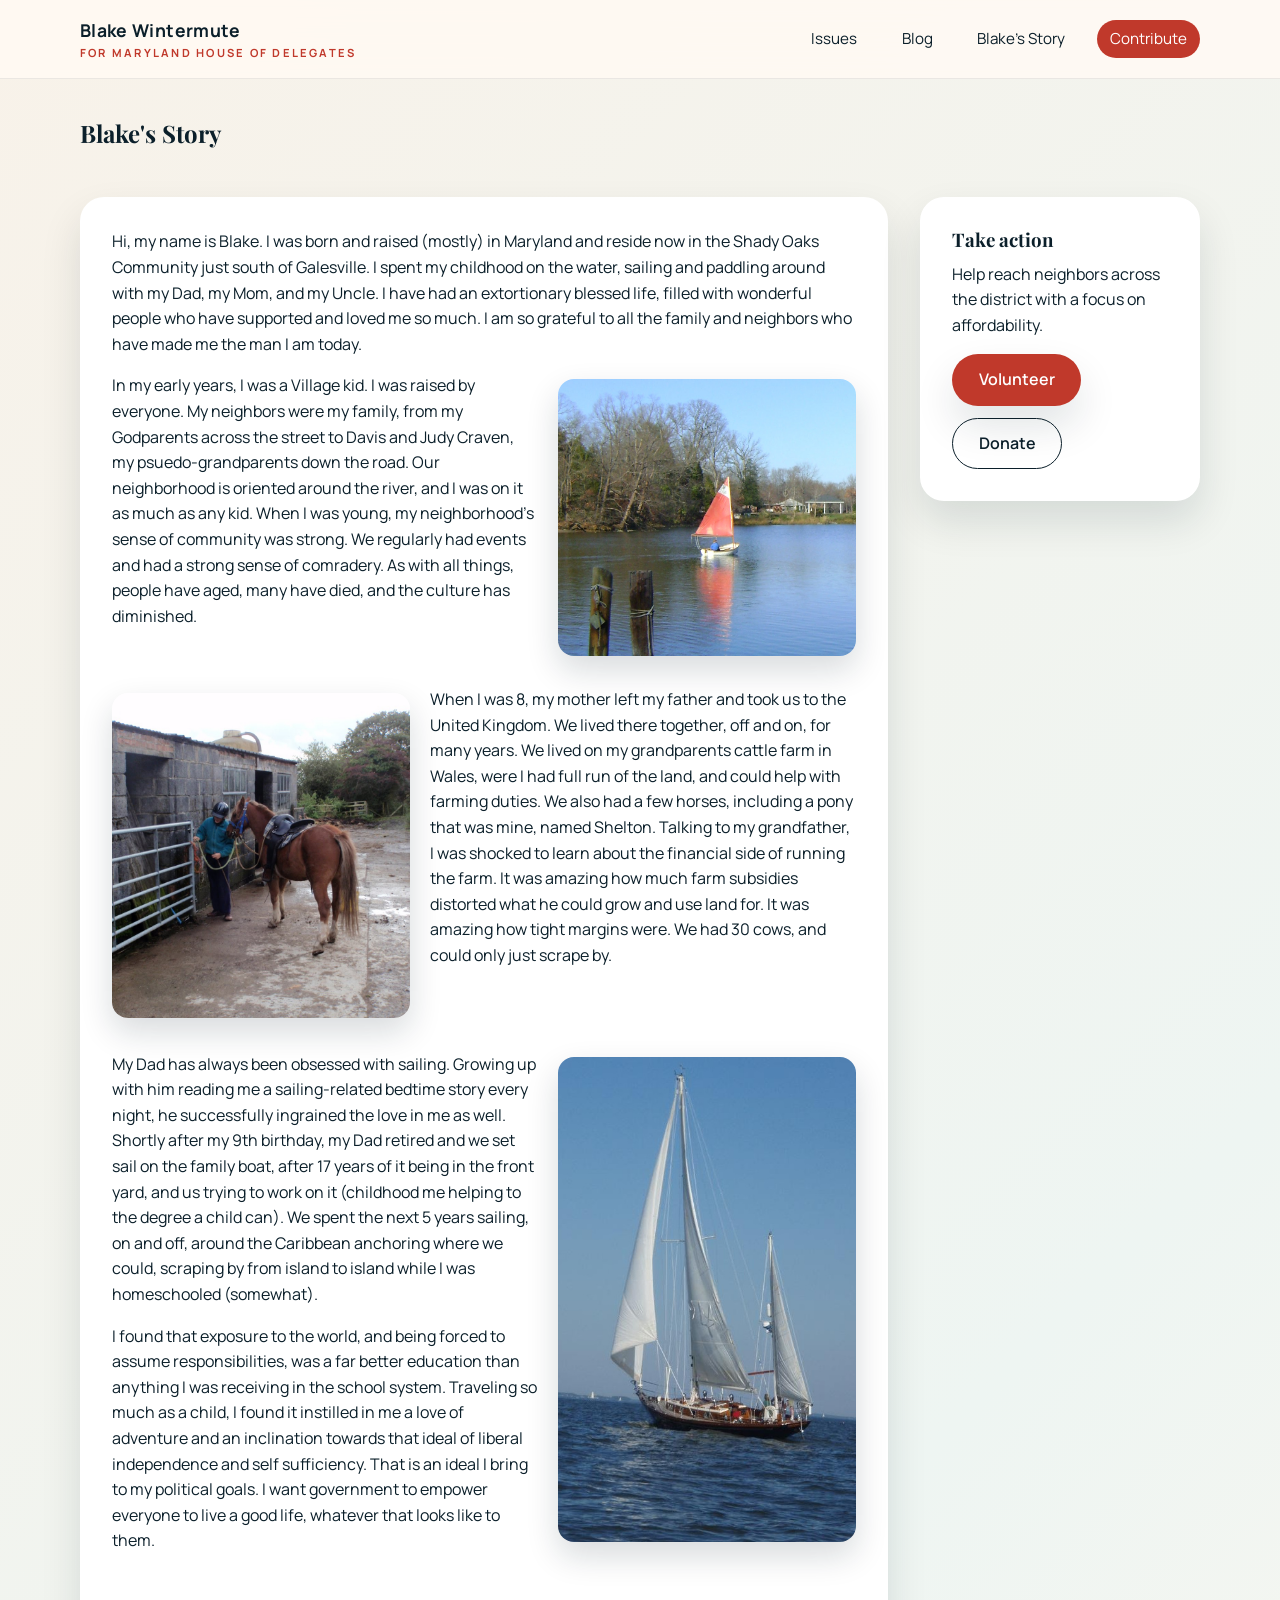
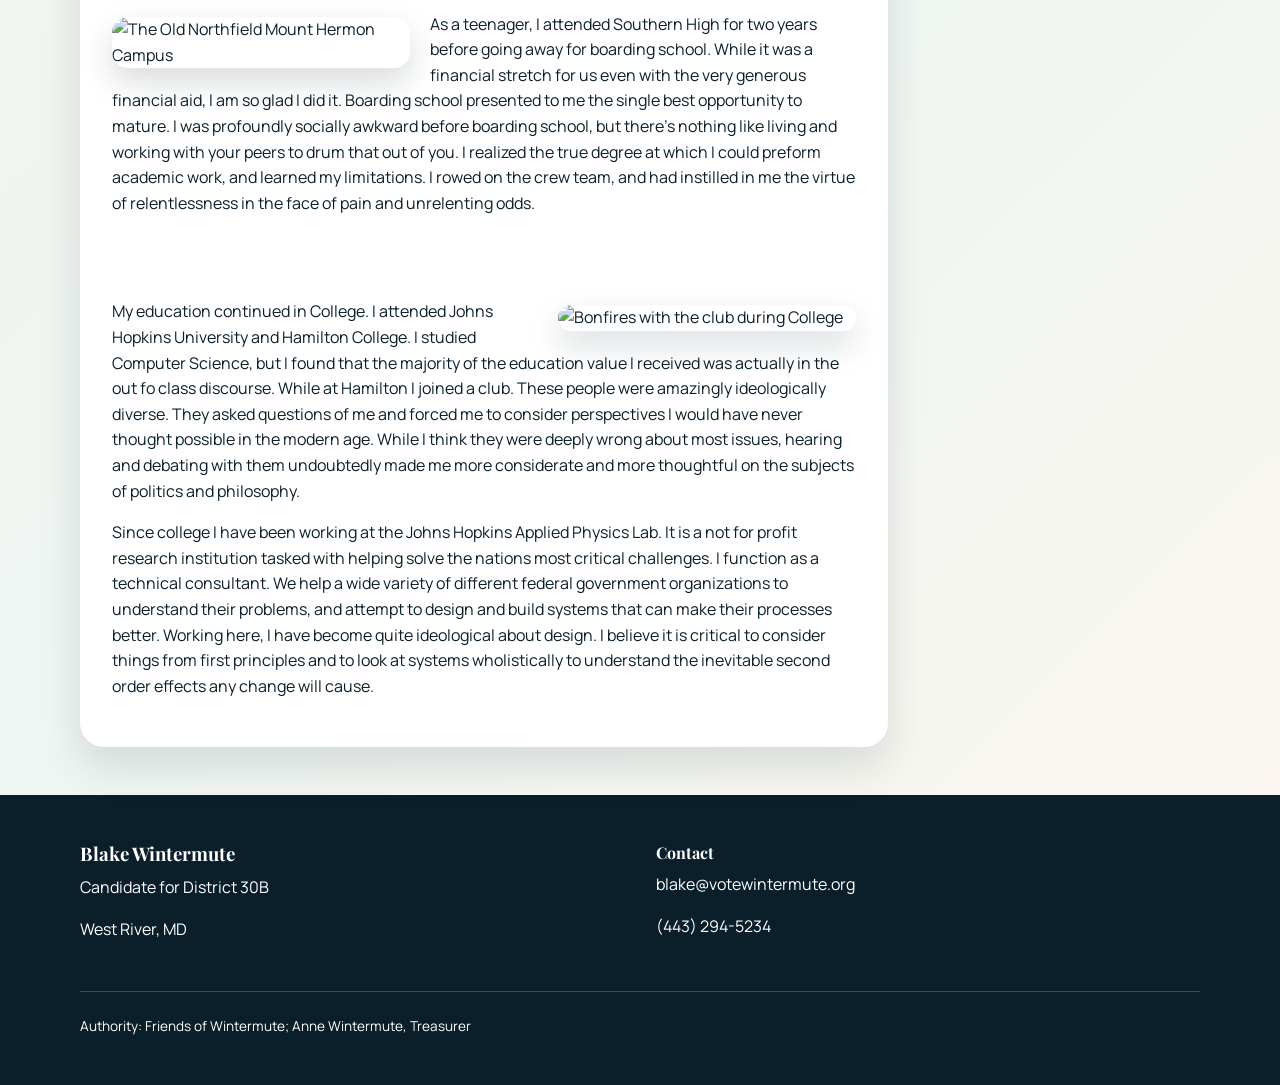
==== blakes-story/index.html @ 422cad60 "Actual Website Up" ====
<!doctype html>
<html lang="en">
<head>
  <meta charset="utf-8">
<meta name="viewport" content="width=device-width, initial-scale=1">
<title>Blake&#39;s Story | Blake Wintermute for Maryland House of Delegates District 30B</title>
<meta name="description" content="Actual Solutions to Our Greatest Problems">
<meta name="htmx-config" content='{"selfRequestsOnly":false}'>
<link rel="icon" href="/favicon.ico" sizes="any">
<link rel="shortcut icon" href="/favicon.ico">
<link rel="preconnect" href="https://fonts.googleapis.com">
<link rel="preconnect" href="https://fonts.gstatic.com" crossorigin>
<link href="https://fonts.googleapis.com/css2?family=Lora:wght@400;500;700&family=Manrope:wght@300;500;700&family=Playfair+Display:wght@500;700&display=swap" rel="stylesheet">
<link rel="stylesheet" href="/css/site.css">
<script src="https://unpkg.com/htmx.org@2.0.7"></script>

</head>
<body>
  <a class="skip-link" href="#main">Skip to content</a>
  <div class="page">
    <header class="site-header">
  <div class="container header-inner">
    <a class="brand" href="/">
      <span class="brand-name">Blake Wintermute</span>
      <span class="brand-subtitle">For Maryland House of Delegates</span>
    </a>
    <nav class="main-nav" aria-label="Primary">
      
        <a class="nav-link " href="/issues/">Issues</a>
      
        <a class="nav-link " href="/blog/">Blog</a>
      
        <a class="nav-link " href="/blakes-story/">Blake&#39;s Story</a>
      
        <a class="nav-link is-cta" href="/contribute/">Contribute</a>
      
    </nav>
  </div>
</header>

    <main id="main">
      
<section class="page-hero">
  <div class="container">
    <h1>Blake&#39;s Story</h1>
    
  </div>
</section>
<section class="page-body">
  <div class="container content-grid">
    <article class="content-card">
      <p>Hi, my name is Blake. I was born and raised (mostly) in Maryland and reside now in the Shady Oaks Community just south of Galesville. I spent my childhood on the water, sailing and paddling around with my Dad, my Mom, and my Uncle. I have had an extortionary blessed life, filled with wonderful people who have supported and loved me so much. I am so grateful to all the family and neighbors who have made me the man I am today.</p>
<figure class="story-inline-photo right">
  <img src="/blakes-story/blake_sailing.jpg" alt="Blake Sailing on the West River" loading="lazy" decoding="async">
</figure>
<p>In my early years, I was a Village kid. I was raised by everyone. My neighbors were my family, from my Godparents across the street to Davis and Judy Craven, my psuedo-grandparents down the road. Our neighborhood is oriented around the river, and I was on it as much as any kid. When I was young, my neighborhood&rsquo;s sense of community was strong. We regularly had events and had a strong sense of comradery. As with all things, people have aged, many have died, and the culture has diminished.</p>
<br>
<p><figure class="story-inline-photo left">
  <img src="/blakes-story/blake_and_shelton.jpg" alt="Blake and Shelton" loading="lazy" decoding="async">
</figure>
When I was 8, my mother left my father and took us to the United Kingdom. We lived there together, off and on, for many years. We lived on my grandparents cattle farm in Wales, were I had full run of the land, and could help with farming duties. We also had a few horses, including a pony that was mine, named Shelton. Talking to my grandfather, I was shocked to learn about the financial side of running the farm. It was amazing how much farm subsidies distorted what he could grow and use land for. It was amazing how tight margins were. We had 30 cows, and could only just scrape by.</p>
<p><br><br></p>
<p><figure class="story-inline-photo right">
  <img src="/blakes-story/raven_cropped.jpg" alt="Raven, My dad&#39;s sailboat" loading="lazy" decoding="async">
</figure>
My Dad has always been obsessed with sailing. Growing up with him reading me a sailing-related bedtime story every night, he successfully ingrained the love in me as well. Shortly after my 9th birthday, my Dad retired and we set sail on the family boat, after 17 years of it being in the front yard, and us trying to work on it (childhood me helping to the degree a child can). We spent the next 5 years sailing, on and off, around the Caribbean anchoring where we could, scraping by from island to island while I was homeschooled (somewhat).</p>
<p>I found that exposure to the world, and being forced to assume responsibilities, was a far better education than anything I was receiving in the school system. Traveling so much as a child, I found it instilled in me a love of adventure and an inclination towards that ideal of liberal independence and self sufficiency. That is an ideal I bring to my political goals. I want government to empower everyone to live a good life, whatever that looks like to them.</p>
<br>
<p><figure class="story-inline-photo left">
  <img src="/blakes-story/nmh_campus.jpg" alt="The Old Northfield Mount Hermon Campus" loading="lazy" decoding="async">
</figure>
As a teenager, I attended Southern High for two years before going away for boarding school. While it was a financial stretch for us even with the very generous financial aid, I am so glad I did it. Boarding school presented to me the single best opportunity to mature. I was profoundly socially awkward before boarding school, but there&rsquo;s nothing like living and working with your peers to drum that out of you. I realized the true degree at which I could preform academic work, and learned my limitations. I rowed on the crew team, and had instilled in me the virtue of relentlessness in the face of pain and unrelenting odds.</p>
<p><br><br>
<figure class="story-inline-photo right">
  <img src="/blakes-story/bonfire.jpg" alt="Bonfires with the club during College" loading="lazy" decoding="async">
</figure></p>
<p>My education continued in College. I attended Johns Hopkins University and Hamilton College. I studied Computer Science, but I found that the majority of the education value I received was actually in the out fo class discourse. While at Hamilton I joined a club. These people were amazingly ideologically diverse. They asked questions of me and forced me to consider perspectives I would have never thought possible in the modern age. While I think they were deeply wrong about most issues, hearing and debating with them undoubtedly made me more considerate and more thoughtful on the subjects of politics and philosophy.</p>
<p>Since college I have been working at the Johns Hopkins Applied Physics Lab. It is a not for profit research institution tasked with helping solve the nations most critical challenges. I function as a technical consultant. We help a wide variety of different federal government organizations to understand their problems, and attempt to design and build systems that can make their processes better. Working here, I have become quite ideological about design. I believe it is critical to consider things from first principles and to look at systems wholistically to understand the inevitable second order effects any change will cause.</p>

    </article>
    <aside class="side-card">
      <h3>Take action</h3>
      <p>Help reach neighbors across the district with a focus on affordability.</p>
      <a class="button primary" href="mailto:blake@votewintermute.org">Volunteer</a>
      <a class="button ghost" href="https://secure.actblue.com/donate/wintermute">Donate</a>
    </aside>
  </div>
</section>

    </main>
    <footer class="site-footer">
  <div class="container footer-inner">
    <div>
      <h3>Blake Wintermute</h3>
      <p>Candidate for District 30B</p>
      <p>West River, MD</p>
    </div>
    <div>
      <h4>Contact</h4>
      <p><a href="mailto:blake@votewintermute.org">blake@votewintermute.org</a></p>
      <p><a href="tel:%28443%29%20294-5234">(443) 294-5234</a></p>
    </div>
    
  </div>
  <div class="container disclaimer">
    <p>Authority: Friends of Wintermute; Anne Wintermute, Treasurer </p>
  </div>
</footer>

  </div>
</body>
</html>
---- css/site.css ----
:root {
  --navy: #0b1f2a;
  --navy-ink: #132a35;
  --red: #c0392b;
  --sand: #f5efe6;
  --cream: #fffaf3;
  --teal: #0f6b6b;
  --gold: #f2c14e;
  --shadow: 0 20px 40px rgba(11, 31, 42, 0.12);
  --radius: 24px;
}

* {
  box-sizing: border-box;
}

body {
  margin: 0;
  font-family: 'Manrope', sans-serif;
  color: var(--navy);
  background: linear-gradient(135deg, #f8f2e9 0%, #eef5f2 60%, #fdf7ef 100%);
  line-height: 1.6;
}

img {
  max-width: 100%;
  display: block;
}

a {
  color: inherit;
  text-decoration: none;
}

h1, h2, h3, h4 {
  font-family: 'Playfair Display', serif;
  margin: 0 0 0.6rem 0;
  line-height: 1.2;
}

p {
  margin: 0 0 1rem 0;
}

ul {
  padding-left: 1.2rem;
}

.container {
  width: min(1120px, 90vw);
  margin: 0 auto;
}

.skip-link {
  position: absolute;
  left: -999px;
  top: 0;
  background: var(--navy);
  color: white;
  padding: 0.75rem 1.5rem;
  z-index: 10;
}

.skip-link:focus {
  left: 1rem;
}

.site-header {
  position: sticky;
  top: 0;
  backdrop-filter: blur(16px);
  background: rgba(255, 250, 243, 0.9);
  border-bottom: 1px solid rgba(11, 31, 42, 0.08);
  z-index: 5;
}

.header-inner {
  display: flex;
  align-items: center;
  justify-content: space-between;
  padding: 1rem 0;
  gap: 1rem;
}

.brand {
  display: grid;
  font-weight: 700;
}

.brand-name {
  font-size: 1.1rem;
  letter-spacing: 0.02em;
}

.brand-subtitle {
  text-transform: uppercase;
  font-size: 0.7rem;
  letter-spacing: 0.2em;
  color: var(--red);
}

.main-nav {
  display: flex;
  gap: 1.2rem;
  flex-wrap: wrap;
  justify-content: flex-end;
}

.nav-link {
  font-size: 0.95rem;
  padding: 0.4rem 0.8rem;
  border-radius: 999px;
}

.nav-link:hover {
  background: rgba(11, 31, 42, 0.08);
}

.nav-link.is-cta {
  background: var(--red);
  color: white;
}

.hero {
  padding: 3rem 0 2.5rem;
  position: relative;
}

.hero::after {
  content: '';
  position: absolute;
  inset: 10% 5% auto auto;
  width: 280px;
  height: 280px;
  background: radial-gradient(circle at 30% 30%, rgba(242, 193, 78, 0.6), transparent 70%);
  filter: blur(8px);
  z-index: 0;
}

.hero-grid {
  display: grid;
  grid-template-columns: repeat(auto-fit, minmax(280px, 1fr));
  gap: 3rem;
  align-items: center;
  position: relative;
  z-index: 1;
}

.hero-copy h1 {
  font-size: clamp(2.6rem, 5vw, 4.2rem);
}


.lead {
  font-size: 1.2rem;
}

.support {
  color: var(--navy-ink);
  max-width: 28rem;
}

.hero-actions {
  display: flex;
  gap: 1rem;
  flex-wrap: wrap;
  margin: 2rem 0 1.5rem;
}

.button {
  display: inline-flex;
  align-items: center;
  justify-content: center;
  padding: 0.75rem 1.6rem;
  border-radius: 999px;
  font-weight: 600;
  border: 1px solid transparent;
  transition: transform 0.2s ease, box-shadow 0.2s ease;
}

.button.primary {
  background: var(--red);
  color: white;
  box-shadow: var(--shadow);
}

.button.ghost {
  background: transparent;
  border-color: var(--navy);
  color: var(--navy);
}

.district .button.ghost {
  background: transparent;
  border-color: white;
  color: white;
}

.button.dark {
  background: var(--navy);
  color: white;
}

.cta .button.dark {
  border-color: white;
}

.button:hover {
  transform: translateY(-2px);
}

.hero-stats {
  display: flex;
  gap: 2rem;
}

.stat {
  font-size: 2rem;
  font-weight: 700;
}

.stat-label {
  display: block;
  font-size: 0.85rem;
  color: var(--navy-ink);
}

.hero-media {
  position: relative;
}

.hero-media img {
  border-radius: var(--radius);
  box-shadow: var(--shadow);
}

.media-card {
  position: absolute;
  bottom: -1.5rem;
  left: -1.5rem;
  background: var(--cream);
  padding: 1.2rem 1.4rem;
  border-radius: 18px;
  box-shadow: var(--shadow);
  max-width: 240px;
}

.band {
  padding: 3rem 0;
  background: var(--sand);
}

.band-header {
  max-width: 620px;
  margin-bottom: 2.5rem;
}

.band-header.full-width {
  max-width: none;
}

.card-grid {
  display: grid;
  grid-template-columns: repeat(auto-fit, minmax(240px, 1fr));
  gap: 1.5rem;
}

.card {
  background: white;
  padding: 1.8rem;
  border-radius: var(--radius);
  box-shadow: var(--shadow);
}

.issues {
  padding: 3rem 0;
}

.issue-grid {
  display: grid;
  grid-template-columns: repeat(auto-fit, minmax(260px, 1fr));
  gap: 1.5rem;
}

.issue-card {
  background: var(--cream);
  border: 1px solid rgba(11, 31, 42, 0.08);
  border-radius: 20px;
  overflow: hidden;
}

.issue-card-link {
  display: grid;
  grid-template-columns: 150px 1fr;
  align-items: center;
  min-height: 128px;
}

.issue-media {
  width: 100%;
  height: 100%;
  background: #e8ecf3;
  overflow: hidden;
}

.issue-media img {
  width: 100%;
  height: 100%;
  object-fit: cover;
  transition: transform 0.2s ease;
}

.issue-card-copy {
  padding: 1rem 1.15rem;
}

.issue-card:hover .issue-media img {
  transform: scale(1.04);
}

.issue-card h3 {
  margin-bottom: 0.45rem;
  font-size: 1.15rem;
}

@media (max-width: 680px) {
  .issue-card-link {
    grid-template-columns: 120px 1fr;
  }

  .issue-media {
    height: 100%;
  }
}

.issues-deck {
  display: grid;
  grid-template-columns: repeat(3, minmax(0, 1fr));
  gap: 1.5rem;
  margin-top: 2rem;
}

.issue-deck-card {
  background: white;
  border-radius: 18px;
  padding: 1.5rem;
  box-shadow: 0 16px 32px rgba(11, 31, 42, 0.12);
  display: grid;
  gap: 1rem;
  align-content: start;
}

.issue-deck-media {
  width: 100%;
  height: 160px;
  border-radius: 14px;
  overflow: hidden;
  background: #e8ecf3;
}

.issue-deck-media img {
  width: 100%;
  height: 100%;
  object-fit: cover;
  display: block;
}

.issue-deck-card h2 {
  margin: 0;
  font-size: 1.35rem;
}

.issue-deck-card ul {
  margin: 0;
  padding-left: 1.1rem;
}

.issue-deck-card li {
  margin-bottom: 0.6rem;
}

.issue-deck-card li:last-child {
  margin-bottom: 0;
}

@media (max-width: 900px) {
  .issues-deck {
    grid-template-columns: 1fr;
  }
}

.story {
  padding: 3rem 0;
  background: linear-gradient(120deg, rgba(15, 107, 107, 0.08), rgba(11, 31, 42, 0.02));
}

.story-grid,
.district-grid,
.donate-grid {
  display: grid;
  grid-template-columns: repeat(auto-fit, minmax(280px, 1fr));
  gap: 2.5rem;
  align-items: center;
}

.story-media img {
  border-radius: var(--radius);
  box-shadow: var(--shadow);
}

.text-link {
  font-weight: 600;
  color: var(--red);
}

.district {
  padding: 3rem 0;
}

.district-card {
  background: var(--navy);
  color: white;
  padding: 2rem;
  border-radius: var(--radius);
  box-shadow: var(--shadow);
}

.join-form {
  margin-top: 1.5rem;
}

.join-form-grid {
  display: grid;
  grid-template-columns: repeat(2, minmax(0, 1fr));
  gap: 1rem;
}

.join-field {
  display: grid;
  gap: 0.35rem;
  font-size: 0.95rem;
  font-weight: 600;
}

.join-field span {
  color: rgba(255, 255, 255, 0.9);
}

.join-field input {
  width: 100%;
  border: 1px solid rgba(255, 255, 255, 0.24);
  border-radius: 14px;
  padding: 0.8rem 0.95rem;
  background: rgba(255, 255, 255, 0.1);
  color: white;
  font: inherit;
}

.join-field input::placeholder {
  color: rgba(255, 255, 255, 0.6);
}

.join-field input:focus {
  outline: 2px solid rgba(242, 193, 78, 0.8);
  outline-offset: 2px;
  border-color: rgba(242, 193, 78, 0.9);
}

.join-field-full {
  grid-column: 1 / -1;
}

.join-form .join-submit {
  margin-top: 1.25rem;
  width: 100%;
  color: white !important;
  border: 1px solid white !important;
  background: transparent !important;
  appearance: none;
  -webkit-appearance: none;
  -webkit-text-fill-color: white;
  box-shadow: none;
  opacity: 1;
  cursor: pointer;
}

.join-form .join-submit:hover,
.join-form .join-submit:focus-visible {
  color: white !important;
  border-color: white !important;
  background: rgba(255, 255, 255, 0.08) !important;
  cursor: pointer;
}

.join-form .join-submit:disabled {
  opacity: 0.7;
  cursor: wait;
}

.join-status {
  min-height: 1.5rem;
  margin: 0.75rem 0 0;
  color: rgba(255, 255, 255, 0.9);
}

.cta {
  padding: 3rem 0;
  background: var(--navy);
  color: white;
}

.cta-inner {
  display: flex;
  align-items: center;
  justify-content: space-between;
  gap: 2rem;
  flex-wrap: wrap;
}

.cta-inner > div:first-child {
  flex: 1 1 360px;
  max-width: 560px;
  min-width: 0;
}

.cta-actions {
  flex: 0 1 auto;
  display: flex;
  gap: 1.25rem;
  flex-wrap: wrap;
}

.donate-actions {
  display: flex;
  gap: 1.25rem;
  flex-wrap: wrap;
}

.donate-band {
  padding: 3rem 0 4rem;
  background: var(--sand);
}

.page-hero {
  padding: 2.5rem 0 1rem;
}

.page-body {
  padding: 1.5rem 0 3rem;
}

.content-grid {
  display: grid;
  grid-template-columns: minmax(0, 1fr) 280px;
  gap: 2rem;
}

.content-card,
.side-card {
  background: white;
  padding: 2rem;
  border-radius: var(--radius);
  box-shadow: var(--shadow);
}

.story-inline-photo {
  width: min(40%, 320px);
  margin: 0.35rem 0 1rem;
}

.story-inline-photo.right {
  float: right;
  margin-left: 1.25rem;
}

.story-inline-photo.left {
  float: left;
  margin-right: 1.25rem;
}

.story-inline-photo img {
  width: 100%;
  border-radius: 16px;
  box-shadow: 0 14px 32px rgba(11, 31, 42, 0.16);
}

.content-card > :last-child {
  clear: both;
}

.blog-feature-media {
  margin-bottom: 1.5rem;
  border-radius: 16px;
  overflow: hidden;
  background: #e8ecf3;
}

.blog-feature-media img {
  width: 100%;
  max-height: 420px;
  object-fit: cover;
  display: block;
}

.side-card {
  position: sticky;
  top: 6rem;
  height: fit-content;
}

.side-card .button + .button {
  margin-top: 0.75rem;
}

.list-grid {
  display: grid;
  grid-template-columns: repeat(auto-fit, minmax(220px, 1fr));
  gap: 1.5rem;
}

.essay-stack {
  display: flex;
  flex-direction: column;
  gap: 1.5rem;
}

.essay-card {
  display: grid;
  grid-template-columns: 120px 1fr;
  gap: 1.25rem;
  align-items: center;
  background: white;
  border-radius: 16px;
  padding: 1.25rem;
  box-shadow: 0 12px 28px rgba(20, 35, 60, 0.1);
}

.essay-media {
  position: relative;
  overflow: hidden;
  border-radius: 12px;
  width: 120px;
  height: 90px;
  background: #e8ecf3;
}

.essay-media img {
  width: 100%;
  height: 100%;
  object-fit: cover;
  display: block;
}

.essay-content h3 {
  margin-top: 0;
  margin-bottom: 0.5rem;
}

.essay-content p {
  margin-bottom: 0.75rem;
}

.essay-summary p {
  margin-bottom: 0.75rem;
}

.essay-summary p:last-child {
  margin-bottom: 0;
}

.essay-link {
  display: inline-flex;
  align-items: center;
  gap: 0.5rem;
  font-weight: 600;
}

@media (max-width: 820px) {
  .essay-card {
    grid-template-columns: 1fr;
    align-items: start;
  }

  .essay-media {
    width: 100%;
    height: 180px;
  }
}

.blog-stack {
  display: flex;
  flex-direction: column;
  gap: 1.5rem;
}

.blog-card-link {
  display: block;
}

.blog-card-link:focus-visible {
  outline: 3px solid var(--teal);
  outline-offset: 4px;
  border-radius: 16px;
}

.blog-card {
  display: grid;
  grid-template-columns: 120px 1fr;
  gap: 1.25rem;
  align-items: center;
  background: white;
  border-radius: 16px;
  padding: 1.25rem;
  box-shadow: 0 12px 28px rgba(20, 35, 60, 0.1);
}

.blog-media {
  position: relative;
  overflow: hidden;
  border-radius: 12px;
  width: 120px;
  height: 90px;
  background: #e8ecf3;
}

.blog-media img {
  width: 100%;
  height: 100%;
  object-fit: cover;
  display: block;
}

.blog-content h3 {
  margin-top: 0;
  margin-bottom: 0.5rem;
}

.blog-date {
  margin: 0 0 0.75rem;
  font-size: 0.9rem;
  color: var(--navy-ink);
}

.blog-summary p {
  margin-bottom: 0.75rem;
}

.blog-summary p:last-child {
  margin-bottom: 0;
}

.blog-list-body .blog-summary,
.blog-list-body .blog-summary p,
.blog-single-body .content-card,
.blog-single-body .content-card p,
.blog-single-body .content-card li,
.blog-single-body .content-card blockquote {
  font-family: 'Lora', serif;
}

@media (max-width: 820px) {
  .blog-card {
    grid-template-columns: 1fr;
    align-items: start;
  }

  .blog-media {
    width: 100%;
    height: 180px;
  }
}

.list-card {
  padding: 1.4rem;
  border-radius: 18px;
  border: 1px solid rgba(11, 31, 42, 0.08);
  background: white;
}

.site-footer {
  background: var(--navy);
  color: white;
  padding: 3rem 0 2rem;
}

.footer-inner {
  display: grid;
  grid-template-columns: repeat(auto-fit, minmax(200px, 1fr));
  gap: 2rem;
  margin-bottom: 2rem;
}

.footer-inner a {
  color: white;
}

.disclaimer {
  border-top: 1px solid rgba(255, 255, 255, 0.2);
  padding-top: 1.5rem;
  font-size: 0.85rem;
}

.social-links {
  display: grid;
  gap: 0.4rem;
}

.reveal {
  opacity: 0;
  animation: fade-up 0.8s ease forwards;
}

.delay-1 {
  animation-delay: 0.15s;
}

.delay-2 {
  animation-delay: 0.3s;
}

.delay-3 {
  animation-delay: 0.45s;
}

@keyframes fade-up {
  from {
    opacity: 0;
    transform: translateY(20px);
  }
  to {
    opacity: 1;
    transform: translateY(0);
  }
}

@media (max-width: 900px) {
  .header-inner {
    flex-direction: column;
    align-items: flex-start;
  }

  .main-nav {
    width: 100%;
    flex-wrap: nowrap;
    gap: 0.5rem;
    justify-content: space-between;
  }

  .main-nav .nav-link.is-cta {
    display: none;
  }

  .nav-link {
    font-size: 0.85rem;
    padding: 0.35rem 0.6rem;
  }

  .content-grid {
    grid-template-columns: 1fr;
  }

  .side-card {
    position: static;
  }

  .media-card {
    position: static;
    margin-top: 1rem;
  }
}

@media (max-width: 600px) {
  .hero {
    padding-top: 3.5rem;
  }

  .hero-stats {
    flex-direction: column;
  }

  .cta-inner {
    align-items: flex-start;
  }

  .join-form-grid {
    grid-template-columns: 1fr;
  }

  .join-field-full {
    grid-column: auto;
  }

  .story-inline-photo,
  .story-inline-photo.left,
  .story-inline-photo.right {
    float: none;
    width: 100%;
    margin: 0 0 1rem;
  }
}
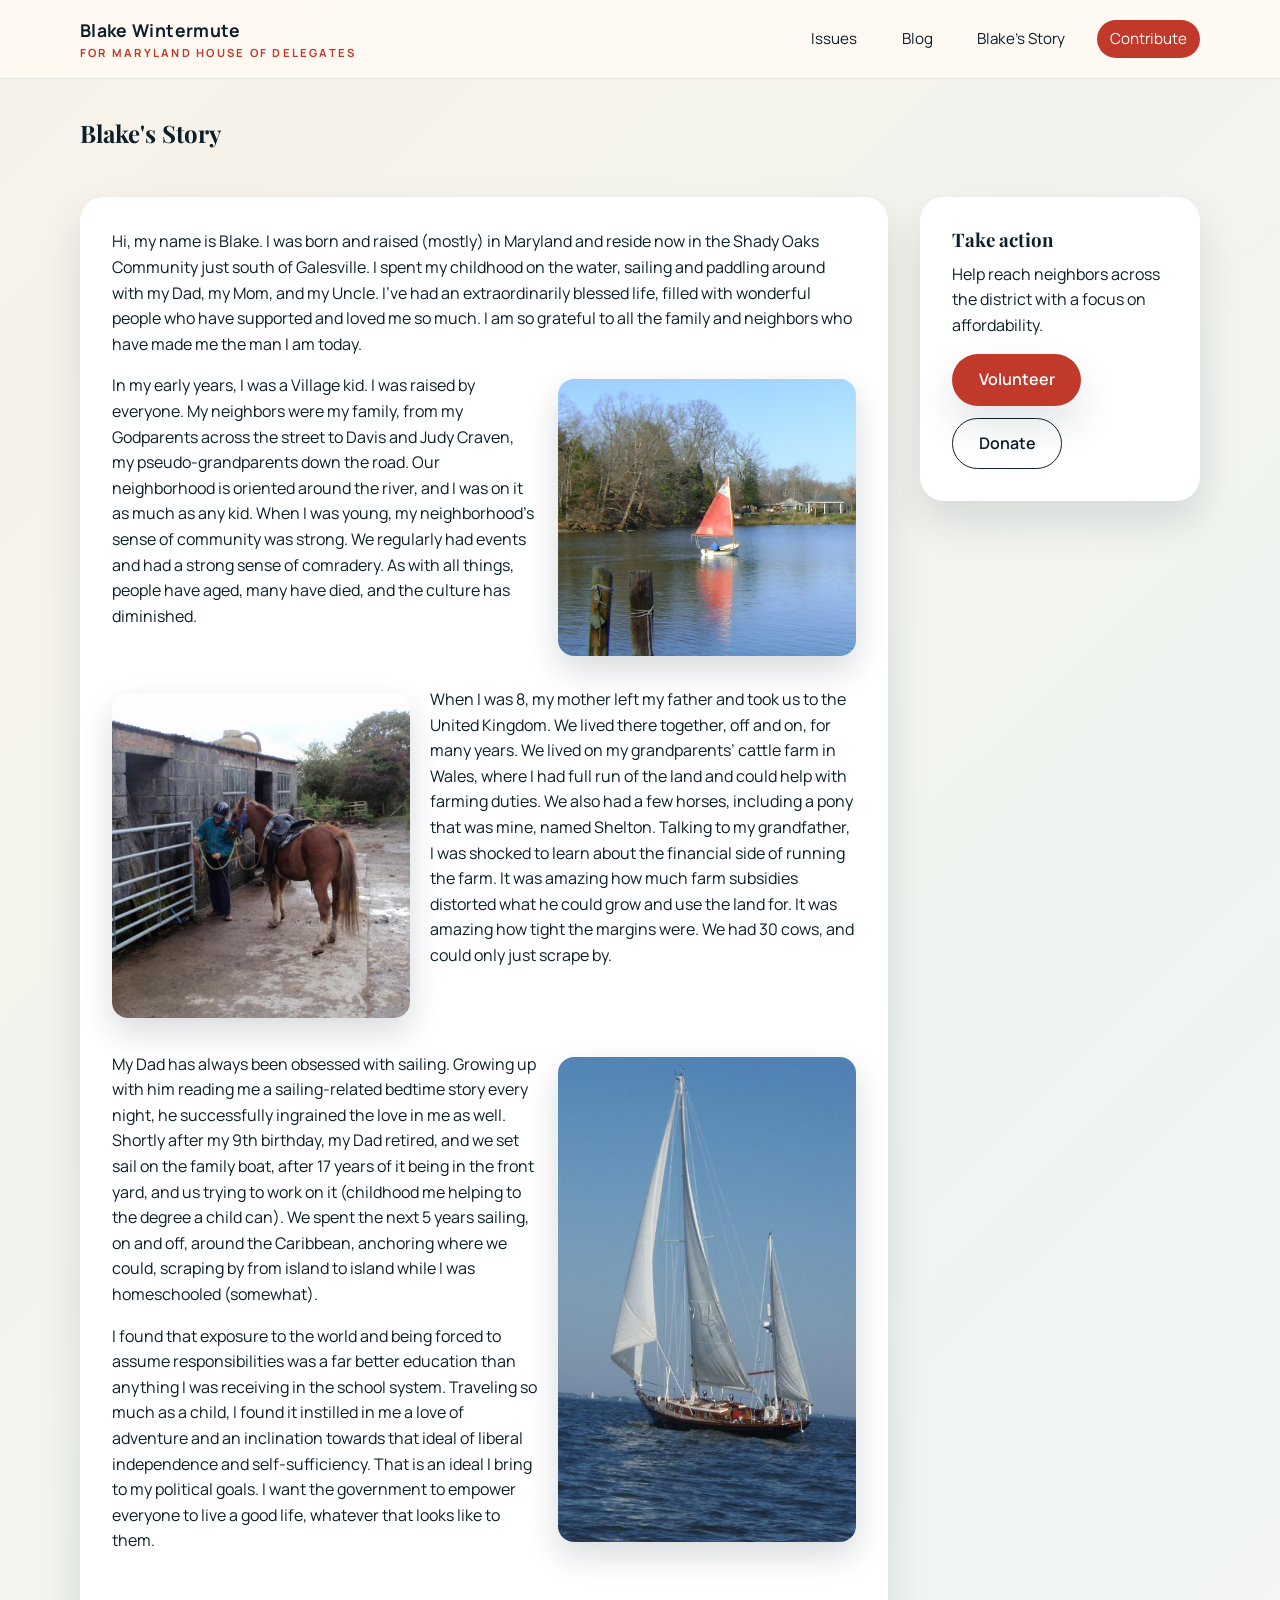
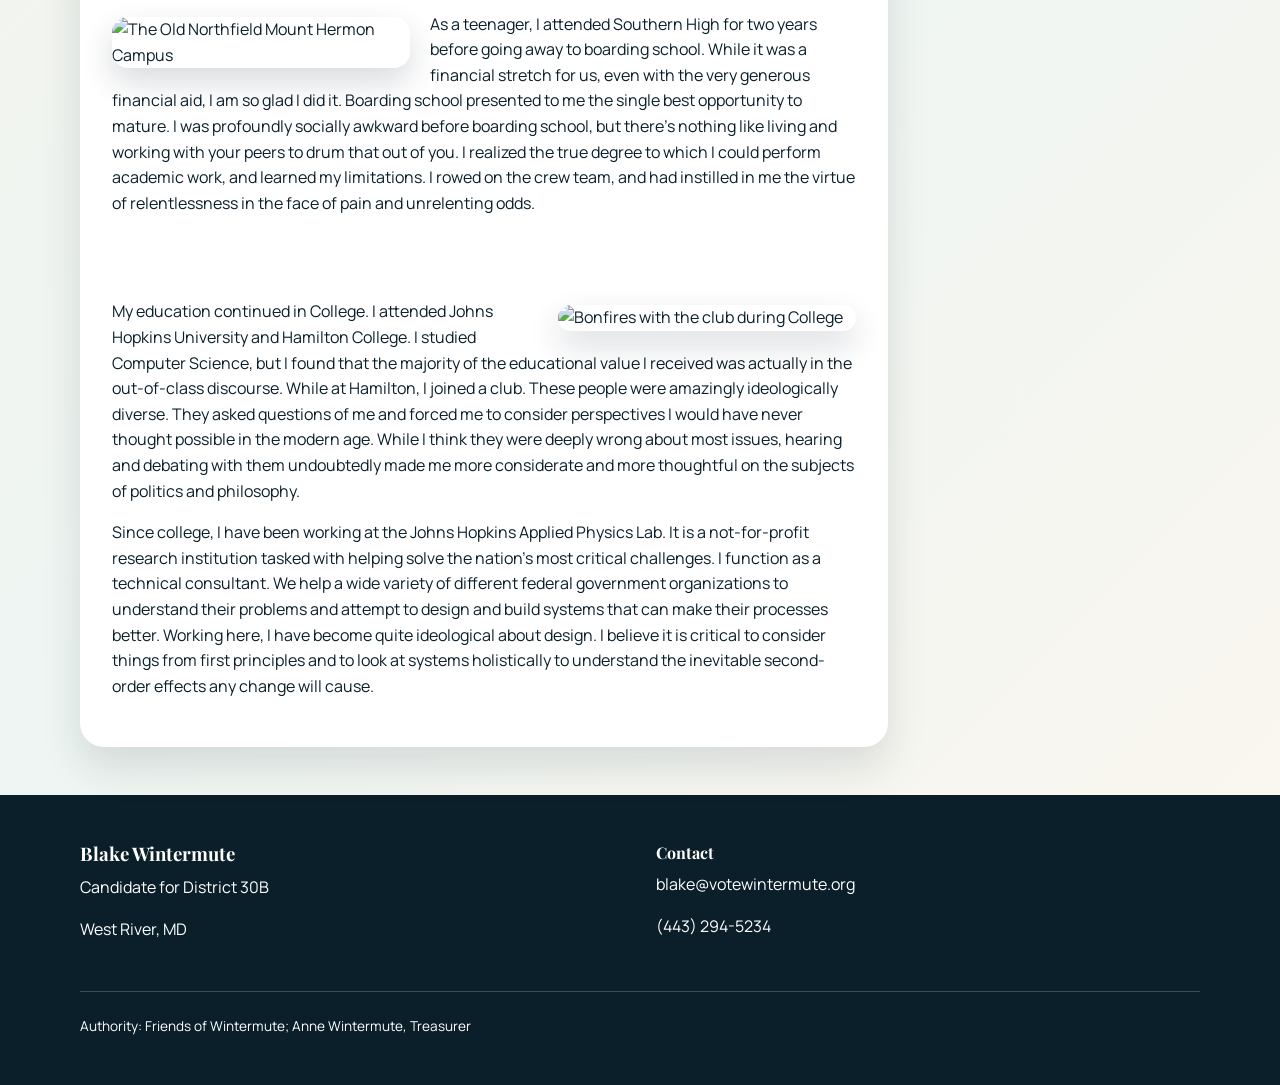
==== commit 7224bc24: "made edits" ====
--- a/blakes-story/index.html
+++ b/blakes-story/index.html
@@ -49,33 +49,33 @@
 <section class="page-body">
   <div class="container content-grid">
     <article class="content-card">
-      <p>Hi, my name is Blake. I was born and raised (mostly) in Maryland and reside now in the Shady Oaks Community just south of Galesville. I spent my childhood on the water, sailing and paddling around with my Dad, my Mom, and my Uncle. I have had an extortionary blessed life, filled with wonderful people who have supported and loved me so much. I am so grateful to all the family and neighbors who have made me the man I am today.</p>
+      <p>Hi, my name is Blake. I was born and raised (mostly) in Maryland and reside now in the Shady Oaks Community just south of Galesville. I spent my childhood on the water, sailing and paddling around with my Dad, my Mom, and my Uncle. I&rsquo;ve had an extraordinarily blessed life, filled with wonderful people who have supported and loved me so much. I am so grateful to all the family and neighbors who have made me the man I am today.</p>
 <figure class="story-inline-photo right">
   <img src="/blakes-story/blake_sailing.jpg" alt="Blake Sailing on the West River" loading="lazy" decoding="async">
 </figure>
-<p>In my early years, I was a Village kid. I was raised by everyone. My neighbors were my family, from my Godparents across the street to Davis and Judy Craven, my psuedo-grandparents down the road. Our neighborhood is oriented around the river, and I was on it as much as any kid. When I was young, my neighborhood&rsquo;s sense of community was strong. We regularly had events and had a strong sense of comradery. As with all things, people have aged, many have died, and the culture has diminished.</p>
+<p>In my early years, I was a Village kid. I was raised by everyone. My neighbors were my family, from my Godparents across the street to Davis and Judy Craven, my pseudo-grandparents down the road. Our neighborhood is oriented around the river, and I was on it as much as any kid. When I was young, my neighborhood&rsquo;s sense of community was strong. We regularly had events and had a strong sense of comradery. As with all things, people have aged, many have died, and the culture has diminished.</p>
 <br>
 <p><figure class="story-inline-photo left">
   <img src="/blakes-story/blake_and_shelton.jpg" alt="Blake and Shelton" loading="lazy" decoding="async">
 </figure>
-When I was 8, my mother left my father and took us to the United Kingdom. We lived there together, off and on, for many years. We lived on my grandparents cattle farm in Wales, were I had full run of the land, and could help with farming duties. We also had a few horses, including a pony that was mine, named Shelton. Talking to my grandfather, I was shocked to learn about the financial side of running the farm. It was amazing how much farm subsidies distorted what he could grow and use land for. It was amazing how tight margins were. We had 30 cows, and could only just scrape by.</p>
+When I was 8, my mother left my father and took us to the United Kingdom. We lived there together, off and on, for many years. We lived on my grandparents&rsquo; cattle farm in Wales, where I had full run of the land and could help with farming duties. We also had a few horses, including a pony that was mine, named Shelton. Talking to my grandfather, I was shocked to learn about the financial side of running the farm. It was amazing how much farm subsidies distorted what he could grow and use the land for. It was amazing how tight the margins were. We had 30 cows, and could only just scrape by.</p>
 <p><br><br></p>
 <p><figure class="story-inline-photo right">
   <img src="/blakes-story/raven_cropped.jpg" alt="Raven, My dad&#39;s sailboat" loading="lazy" decoding="async">
 </figure>
-My Dad has always been obsessed with sailing. Growing up with him reading me a sailing-related bedtime story every night, he successfully ingrained the love in me as well. Shortly after my 9th birthday, my Dad retired and we set sail on the family boat, after 17 years of it being in the front yard, and us trying to work on it (childhood me helping to the degree a child can). We spent the next 5 years sailing, on and off, around the Caribbean anchoring where we could, scraping by from island to island while I was homeschooled (somewhat).</p>
-<p>I found that exposure to the world, and being forced to assume responsibilities, was a far better education than anything I was receiving in the school system. Traveling so much as a child, I found it instilled in me a love of adventure and an inclination towards that ideal of liberal independence and self sufficiency. That is an ideal I bring to my political goals. I want government to empower everyone to live a good life, whatever that looks like to them.</p>
+My Dad has always been obsessed with sailing. Growing up with him reading me a sailing-related bedtime story every night, he successfully ingrained the love in me as well. Shortly after my 9th birthday, my Dad retired, and we set sail on the family boat, after 17 years of it being in the front yard, and us trying to work on it (childhood me helping to the degree a child can). We spent the next 5 years sailing, on and off, around the Caribbean, anchoring where we could, scraping by from island to island while I was homeschooled (somewhat).</p>
+<p>I found that exposure to the world and being forced to assume responsibilities was a far better education than anything I was receiving in the school system. Traveling so much as a child, I found it instilled in me a love of adventure and an inclination towards that ideal of liberal independence and self-sufficiency. That is an ideal I bring to my political goals. I want the government to empower everyone to live a good life, whatever that looks like to them.</p>
 <br>
 <p><figure class="story-inline-photo left">
   <img src="/blakes-story/nmh_campus.jpg" alt="The Old Northfield Mount Hermon Campus" loading="lazy" decoding="async">
 </figure>
-As a teenager, I attended Southern High for two years before going away for boarding school. While it was a financial stretch for us even with the very generous financial aid, I am so glad I did it. Boarding school presented to me the single best opportunity to mature. I was profoundly socially awkward before boarding school, but there&rsquo;s nothing like living and working with your peers to drum that out of you. I realized the true degree at which I could preform academic work, and learned my limitations. I rowed on the crew team, and had instilled in me the virtue of relentlessness in the face of pain and unrelenting odds.</p>
+As a teenager, I attended Southern High for two years before going away to boarding school. While it was a financial stretch for us, even with the very generous financial aid, I am so glad I did it. Boarding school presented to me the single best opportunity to mature. I was profoundly socially awkward before boarding school, but there&rsquo;s nothing like living and working with your peers to drum that out of you. I realized the true degree to which I could perform academic work, and learned my limitations. I rowed on the crew team, and had instilled in me the virtue of relentlessness in the face of pain and unrelenting odds.</p>
 <p><br><br>
 <figure class="story-inline-photo right">
   <img src="/blakes-story/bonfire.jpg" alt="Bonfires with the club during College" loading="lazy" decoding="async">
 </figure></p>
-<p>My education continued in College. I attended Johns Hopkins University and Hamilton College. I studied Computer Science, but I found that the majority of the education value I received was actually in the out fo class discourse. While at Hamilton I joined a club. These people were amazingly ideologically diverse. They asked questions of me and forced me to consider perspectives I would have never thought possible in the modern age. While I think they were deeply wrong about most issues, hearing and debating with them undoubtedly made me more considerate and more thoughtful on the subjects of politics and philosophy.</p>
-<p>Since college I have been working at the Johns Hopkins Applied Physics Lab. It is a not for profit research institution tasked with helping solve the nations most critical challenges. I function as a technical consultant. We help a wide variety of different federal government organizations to understand their problems, and attempt to design and build systems that can make their processes better. Working here, I have become quite ideological about design. I believe it is critical to consider things from first principles and to look at systems wholistically to understand the inevitable second order effects any change will cause.</p>
+<p>My education continued in College. I attended Johns Hopkins University and Hamilton College. I studied Computer Science, but I found that the majority of the educational value I received was actually in the out-of-class discourse. While at Hamilton, I joined a club. These people were amazingly ideologically diverse. They asked questions of me and forced me to consider perspectives I would have never thought possible in the modern age. While I think they were deeply wrong about most issues, hearing and debating with them undoubtedly made me more considerate and more thoughtful on the subjects of politics and philosophy.</p>
+<p>Since college, I have been working at the Johns Hopkins Applied Physics Lab. It is a not-for-profit research institution tasked with helping solve the nation&rsquo;s most critical challenges. I function as a technical consultant. We help a wide variety of different federal government organizations to understand their problems and attempt to design and build systems that can make their processes better. Working here, I have become quite ideological about design. I believe it is critical to consider things from first principles and to look at systems holistically to understand the inevitable second-order effects any change will cause.</p>
 
     </article>
     <aside class="side-card">
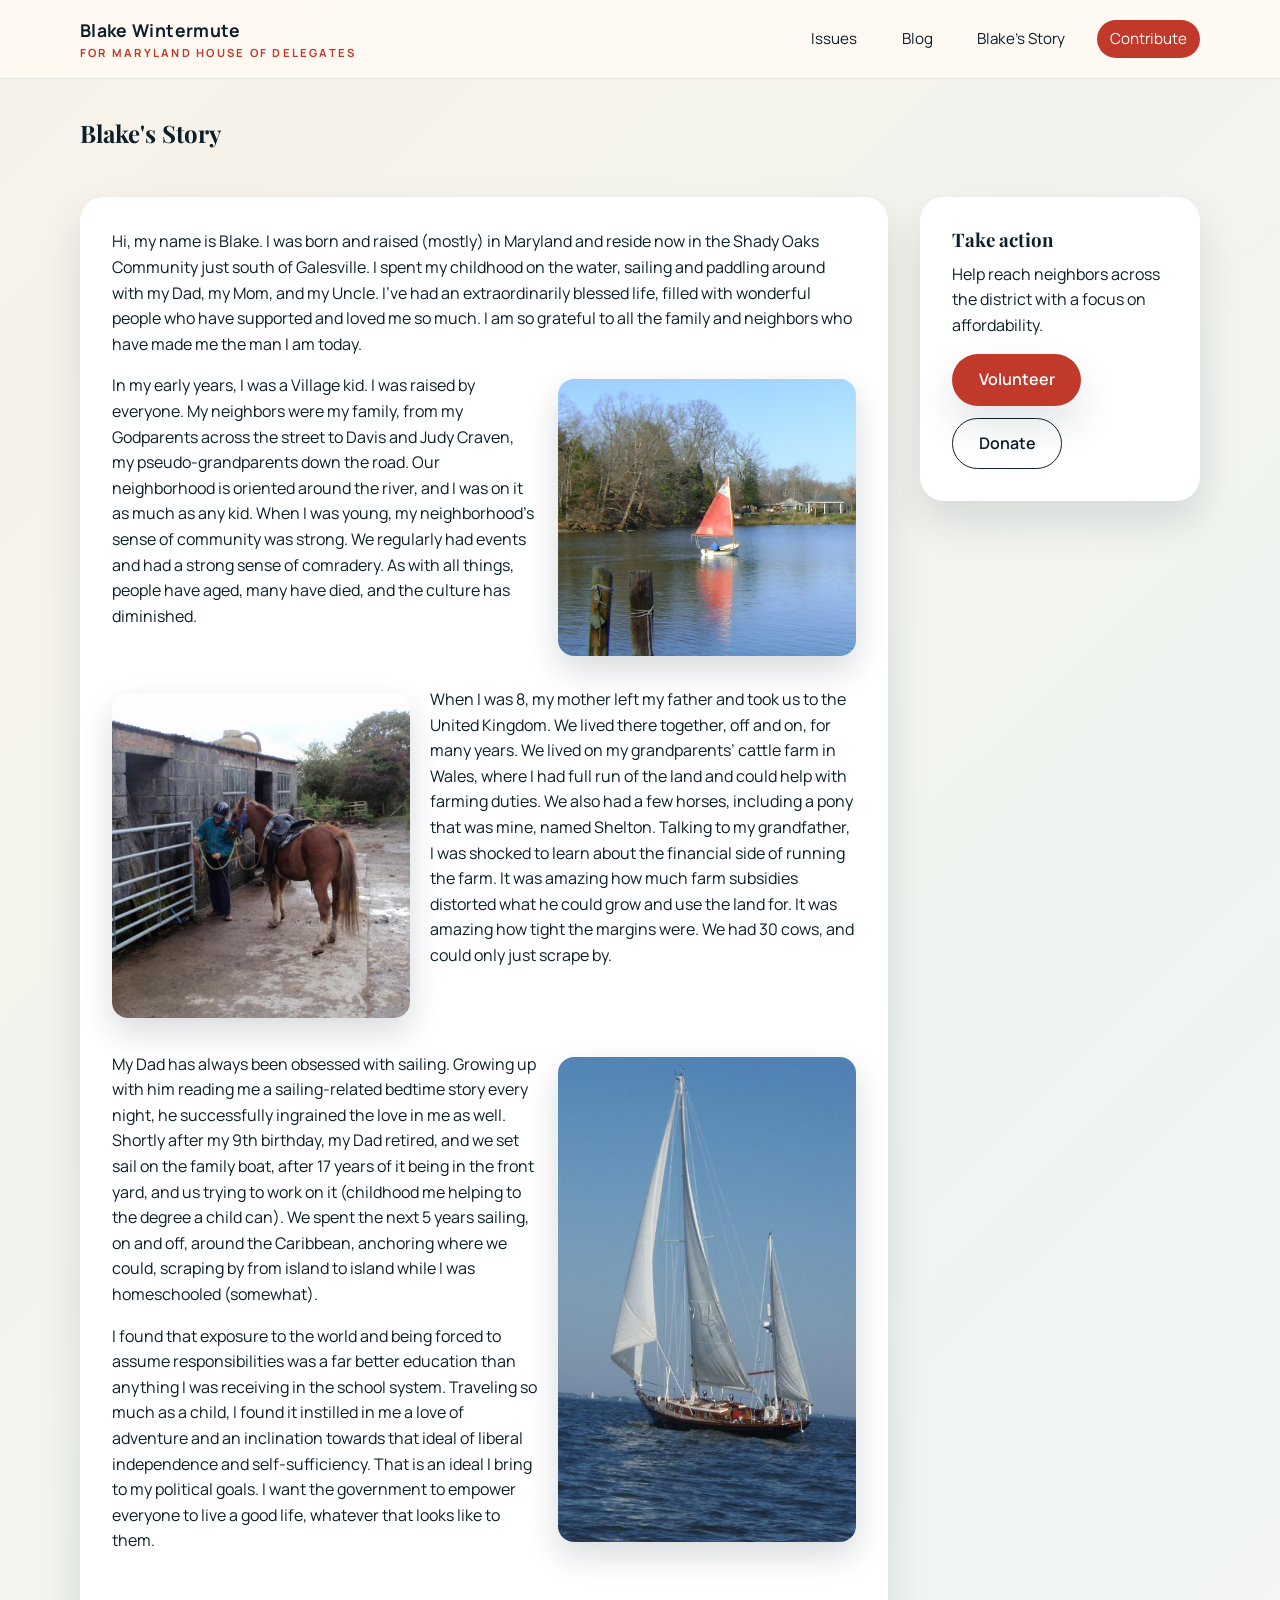
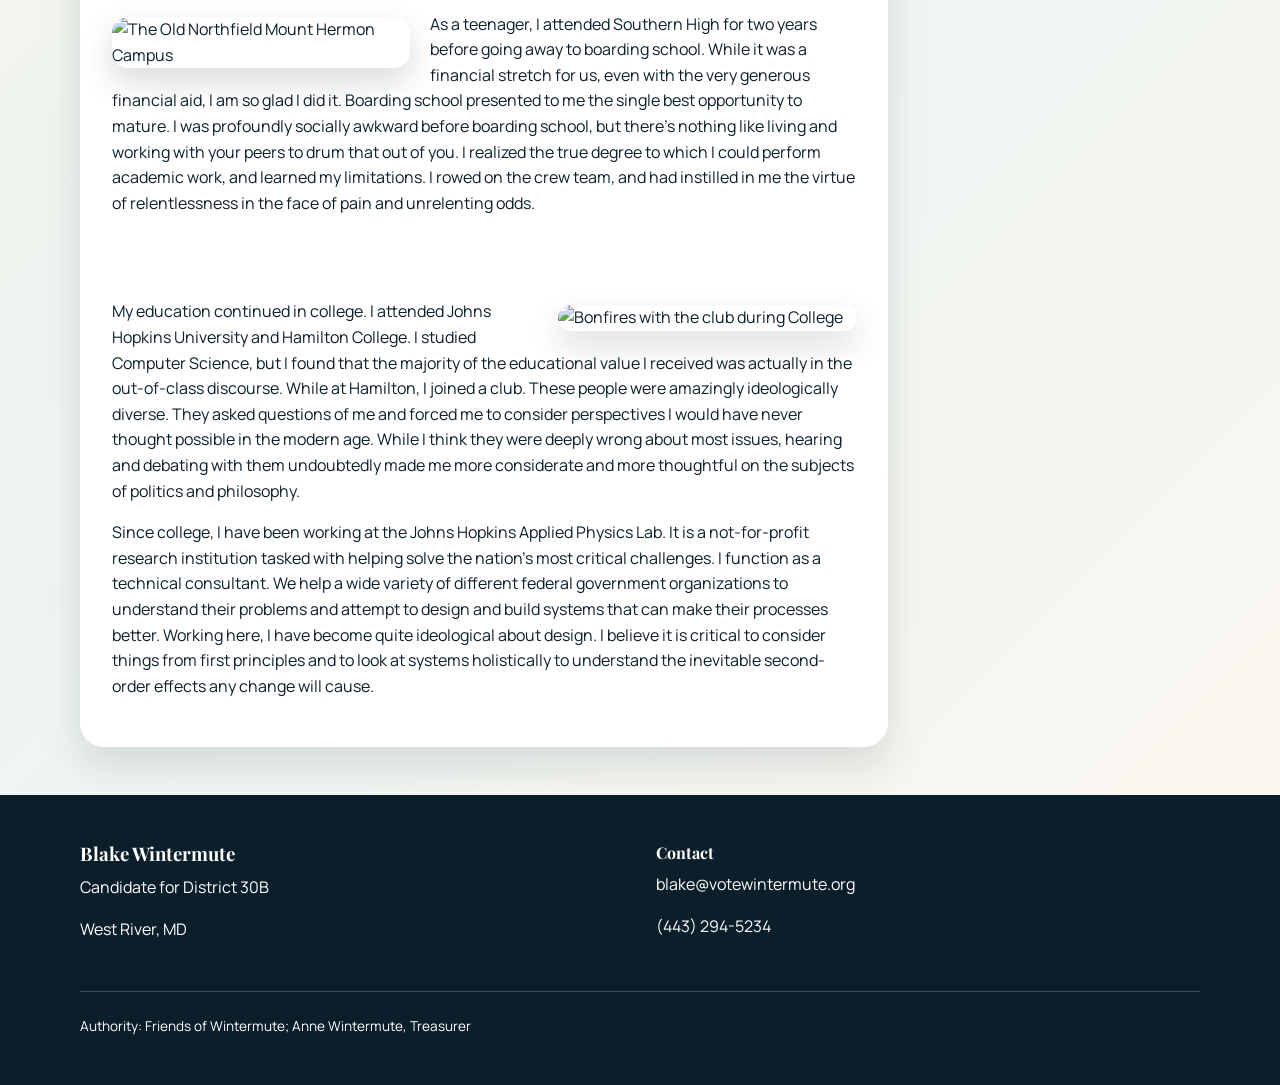
==== commit ea6ee0c1: "Made updates" ====
--- a/blakes-story/index.html
+++ b/blakes-story/index.html
@@ -15,6 +15,11 @@
 <script src="https://unpkg.com/htmx.org@2.0.7"></script>
 
 </head>
+
+
+<script data-collect-dnt="true" async src="https://scripts.simpleanalyticscdn.com/latest.js"></script>
+<noscript><img src="https://queue.simpleanalyticscdn.com/noscript.gif?collect-dnt=true" alt="" referrerpolicy="no-referrer-when-downgrade"/></noscript>
+
 <body>
   <a class="skip-link" href="#main">Skip to content</a>
   <div class="page">
@@ -74,14 +79,14 @@
 <figure class="story-inline-photo right">
   <img src="/blakes-story/bonfire.jpg" alt="Bonfires with the club during College" loading="lazy" decoding="async">
 </figure></p>
-<p>My education continued in College. I attended Johns Hopkins University and Hamilton College. I studied Computer Science, but I found that the majority of the educational value I received was actually in the out-of-class discourse. While at Hamilton, I joined a club. These people were amazingly ideologically diverse. They asked questions of me and forced me to consider perspectives I would have never thought possible in the modern age. While I think they were deeply wrong about most issues, hearing and debating with them undoubtedly made me more considerate and more thoughtful on the subjects of politics and philosophy.</p>
+<p>My education continued in college. I attended Johns Hopkins University and Hamilton College. I studied Computer Science, but I found that the majority of the educational value I received was actually in the out-of-class discourse. While at Hamilton, I joined a club. These people were amazingly ideologically diverse. They asked questions of me and forced me to consider perspectives I would have never thought possible in the modern age. While I think they were deeply wrong about most issues, hearing and debating with them undoubtedly made me more considerate and more thoughtful on the subjects of politics and philosophy.</p>
 <p>Since college, I have been working at the Johns Hopkins Applied Physics Lab. It is a not-for-profit research institution tasked with helping solve the nation&rsquo;s most critical challenges. I function as a technical consultant. We help a wide variety of different federal government organizations to understand their problems and attempt to design and build systems that can make their processes better. Working here, I have become quite ideological about design. I believe it is critical to consider things from first principles and to look at systems holistically to understand the inevitable second-order effects any change will cause.</p>
 
     </article>
     <aside class="side-card">
       <h3>Take action</h3>
       <p>Help reach neighbors across the district with a focus on affordability.</p>
-      <a class="button primary" href="mailto:blake@votewintermute.org">Volunteer</a>
+      <a class="button primary" href="mailto:blake@votewintermute.org?subject=Volunteer&amp;body=I%27d%20like%20to%20volunteer%20to%20help%20out%20on%20the%20campaign!%20">Volunteer</a>
       <a class="button ghost" href="https://secure.actblue.com/donate/wintermute">Donate</a>
     </aside>
   </div>
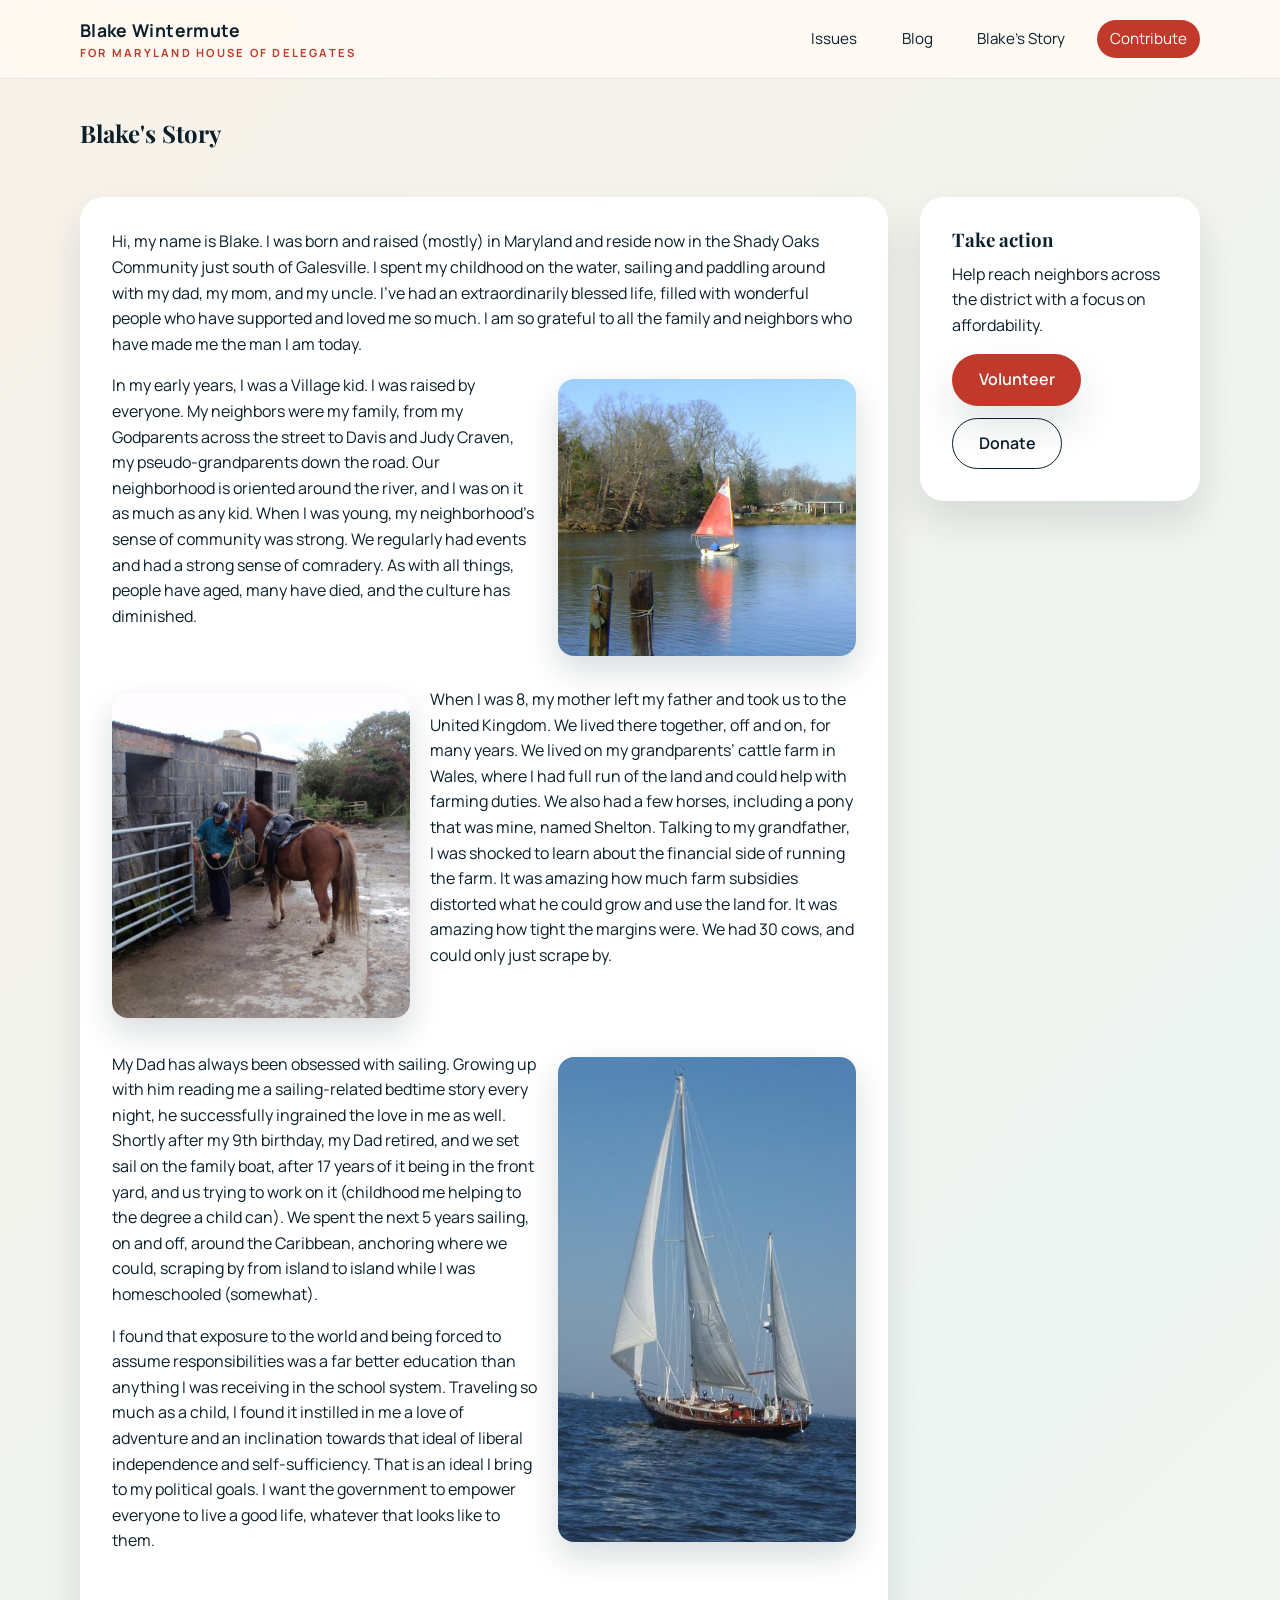
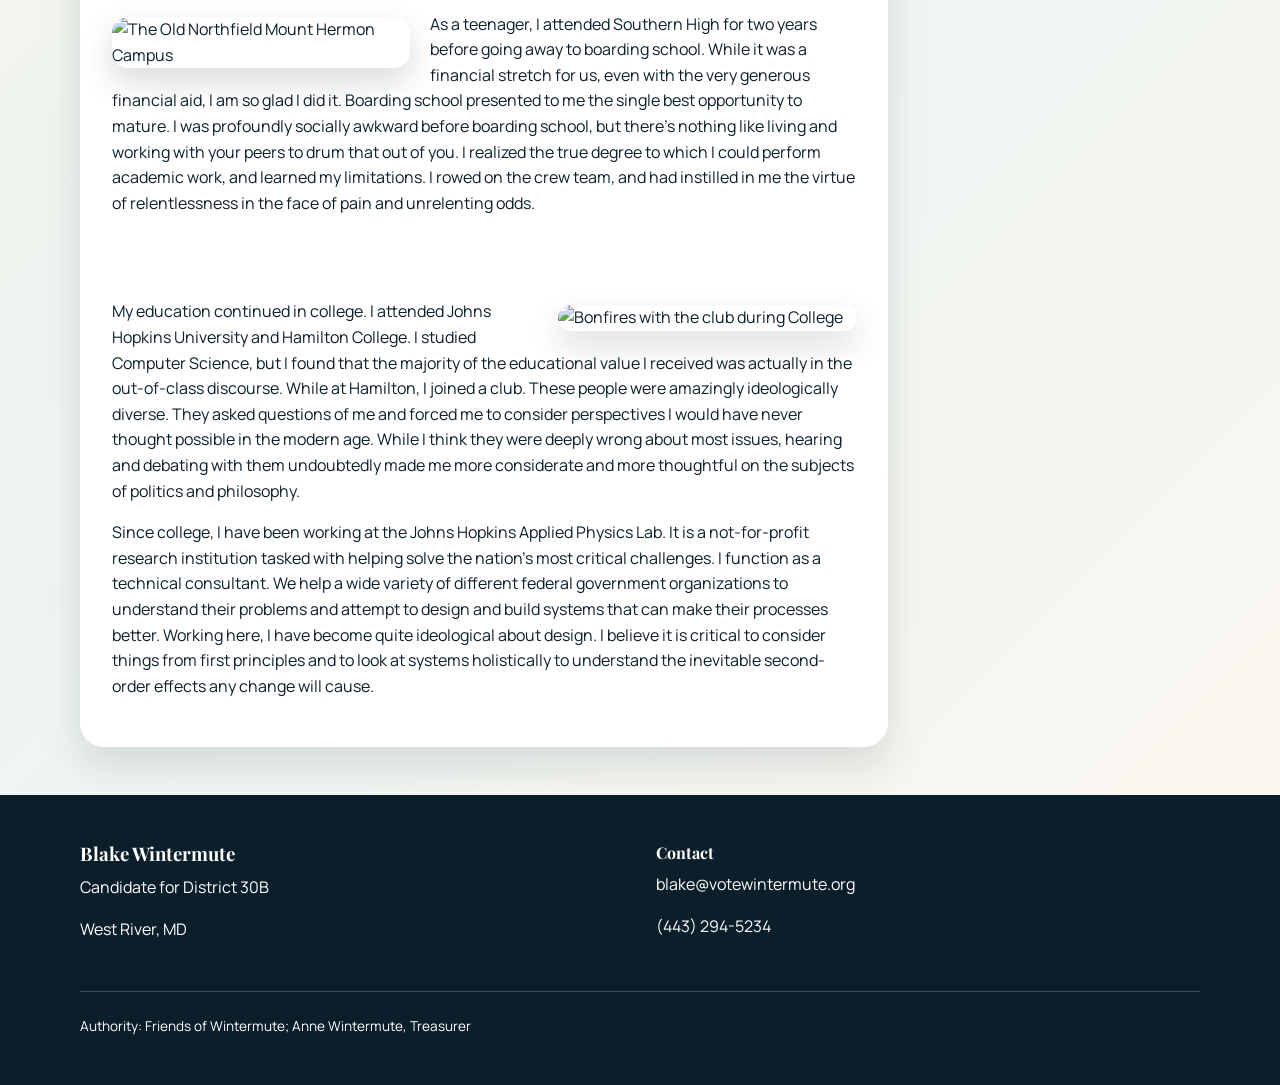
==== commit 90caf065: "Made updates" ====
--- a/blakes-story/index.html
+++ b/blakes-story/index.html
@@ -54,7 +54,7 @@
 <section class="page-body">
   <div class="container content-grid">
     <article class="content-card">
-      <p>Hi, my name is Blake. I was born and raised (mostly) in Maryland and reside now in the Shady Oaks Community just south of Galesville. I spent my childhood on the water, sailing and paddling around with my Dad, my Mom, and my Uncle. I&rsquo;ve had an extraordinarily blessed life, filled with wonderful people who have supported and loved me so much. I am so grateful to all the family and neighbors who have made me the man I am today.</p>
+      <p>Hi, my name is Blake. I was born and raised (mostly) in Maryland and reside now in the Shady Oaks Community just south of Galesville. I spent my childhood on the water, sailing and paddling around with my dad, my mom, and my uncle. I&rsquo;ve had an extraordinarily blessed life, filled with wonderful people who have supported and loved me so much. I am so grateful to all the family and neighbors who have made me the man I am today.</p>
 <figure class="story-inline-photo right">
   <img src="/blakes-story/blake_sailing.jpg" alt="Blake Sailing on the West River" loading="lazy" decoding="async">
 </figure>
